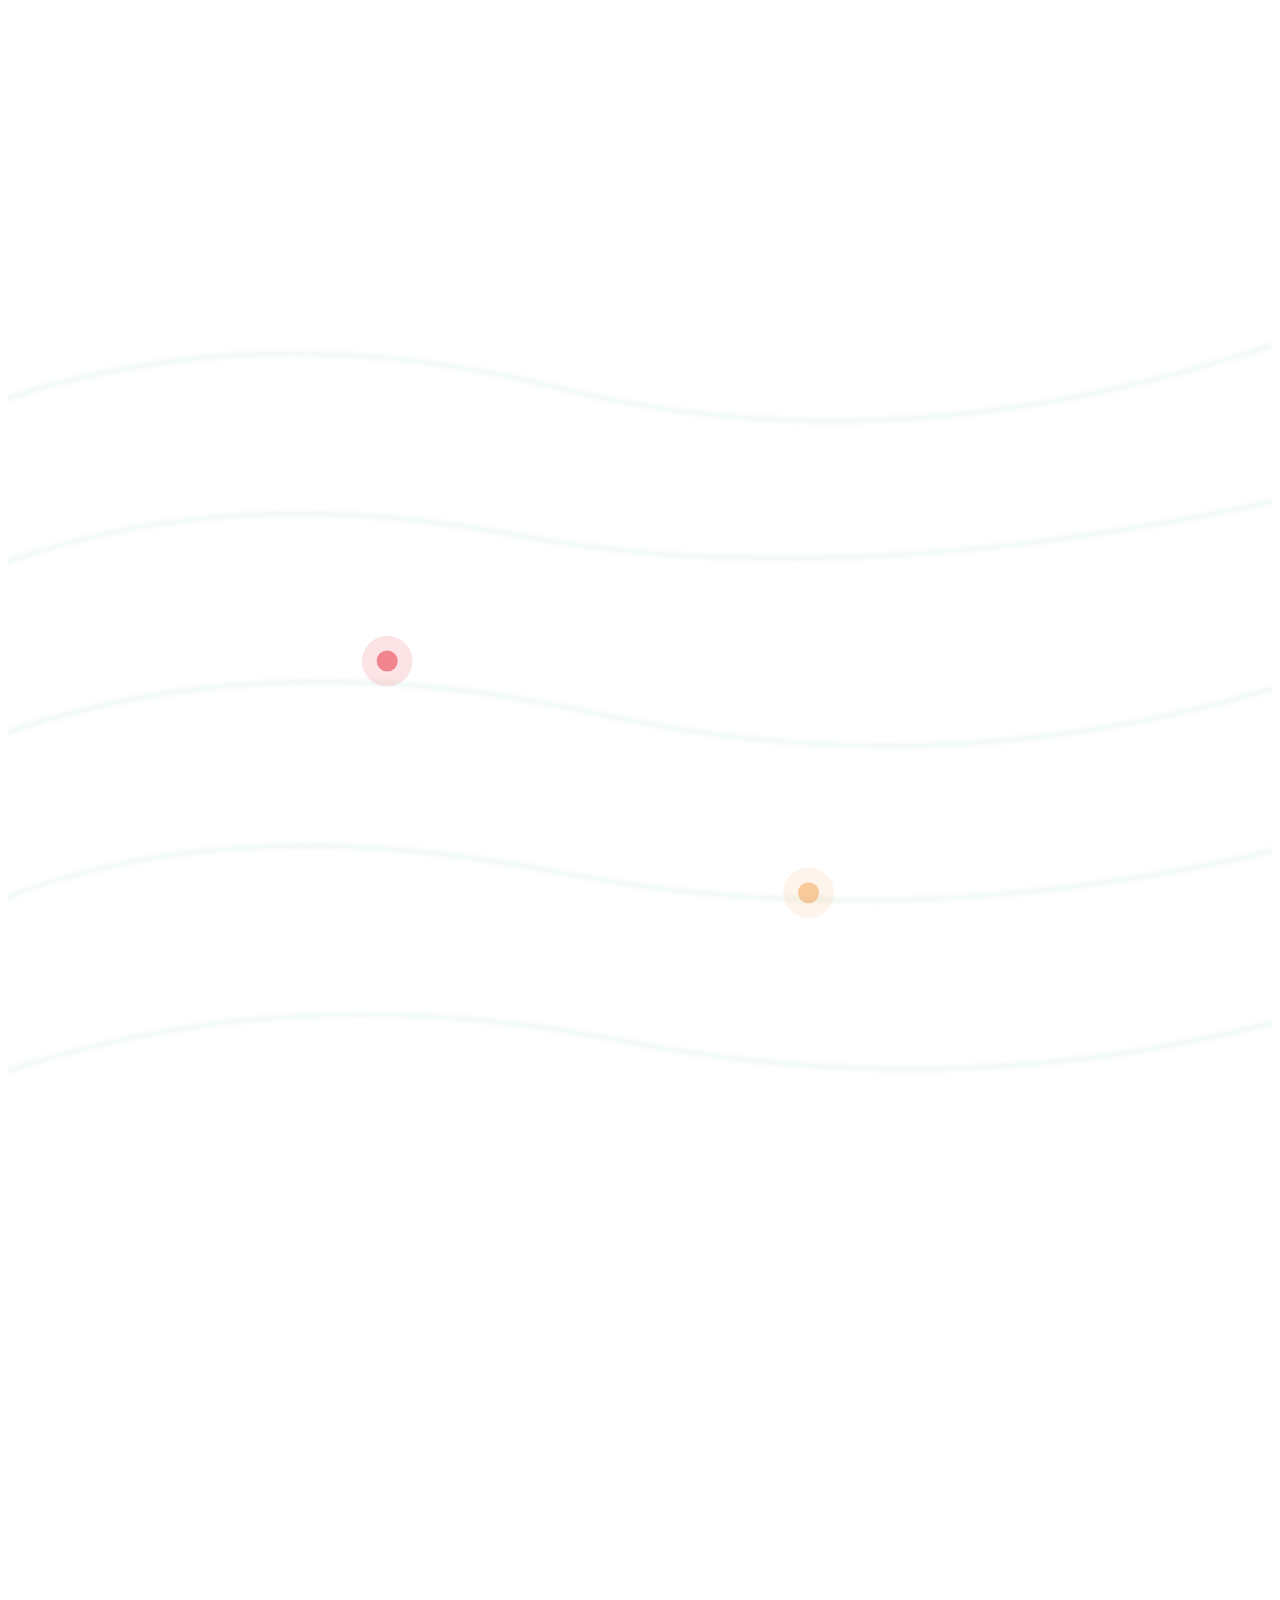
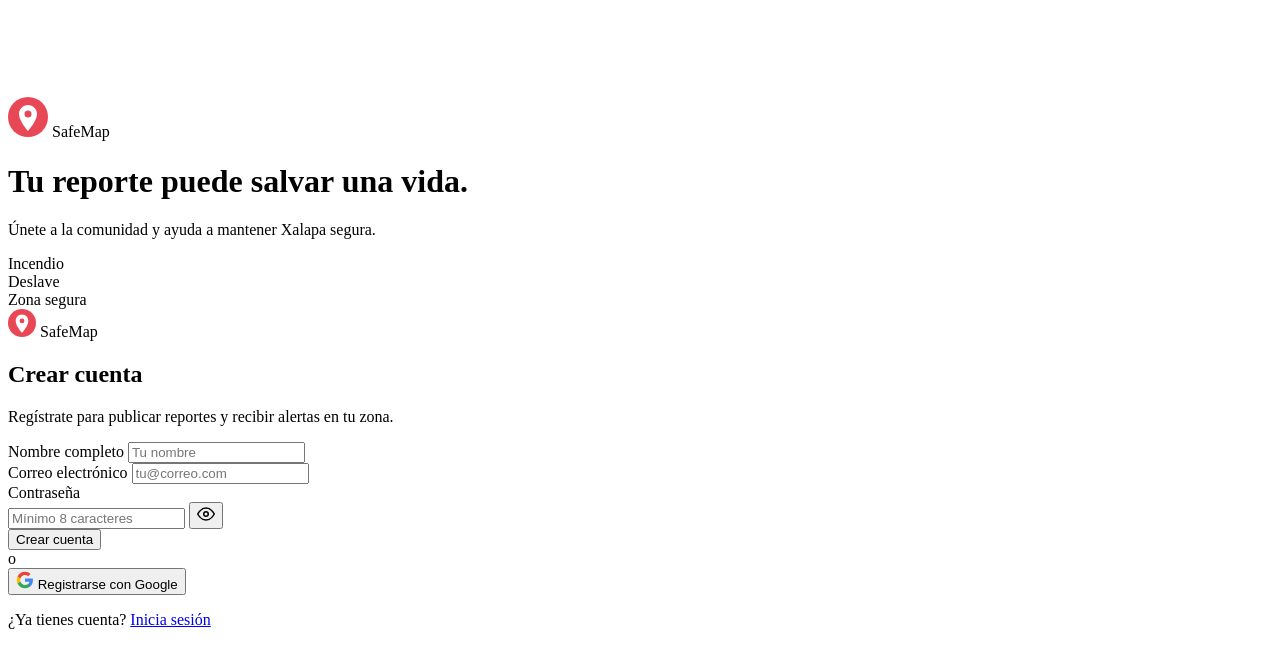
==== register.html @ 382a5846 "Primer commit: proyecto SafeMap" ====
<!DOCTYPE html>
<html lang="es">
<head>
  <meta charset="UTF-8" />
  <meta name="viewport" content="width=device-width, initial-scale=1.0" />
  <title>SafeMap — Crear cuenta</title>
  <link rel="preconnect" href="https://fonts.googleapis.com" />
  <link rel="preconnect" href="https://fonts.gstatic.com" crossorigin />
  <link href="https://fonts.googleapis.com/css2?family=Space+Grotesk:wght@400;500;600;700&family=Inter:wght@400;500&display=swap" rel="stylesheet" />
  <link rel="stylesheet" href="css/auth.css" />
  <style>
    .auth-form .field-group + .field-group { margin-top: 0; }
  </style>
</head>
<body>
  <div class="auth-layout">
    <!-- Panel izquierdo: reutilizado -->
    <div class="map-panel" aria-hidden="true">
      <div class="map-bg">
        <svg class="topo-lines" viewBox="0 0 600 800" preserveAspectRatio="xMidYMid slice" xmlns="http://www.w3.org/2000/svg">
          <defs><filter id="blur-slight"><feGaussianBlur stdDeviation="1.2"/></filter></defs>
          <g filter="url(#blur-slight)" stroke="#3BB273" stroke-width="1" fill="none" opacity="0.18">
            <path d="M-40,200 Q100,140 260,180 T600,160"/><path d="M-40,280 Q80,220 240,250 T620,230"/>
            <path d="M-40,360 Q100,295 280,335 T640,310"/><path d="M-40,440 Q80,375 260,410 T640,390"/>
            <path d="M-40,520 Q110,455 290,490 T640,470"/>
          </g>
          <circle cx="180" cy="310" r="5" fill="#E84855" opacity="0.6"/>
          <circle cx="180" cy="310" r="12" fill="#E84855" opacity="0.15"/>
          <circle cx="380" cy="420" r="5" fill="#F2A65A" opacity="0.55"/>
          <circle cx="380" cy="420" r="12" fill="#F2A65A" opacity="0.12"/>
        </svg>
      </div>
      <div class="map-panel-content">
        <div class="brand-mark">
          <svg width="40" height="40" viewBox="0 0 40 40" fill="none">
            <circle cx="20" cy="20" r="20" fill="#E84855"/>
            <path d="M20 8C15.03 8 11 12.03 11 17c0 7 9 17 9 17s9-10 9-17c0-4.97-4.03-9-9-9zm0 12.5a3.5 3.5 0 110-7 3.5 3.5 0 010 7z" fill="white"/>
          </svg>
          <span class="brand-name">SafeMap</span>
        </div>
        <div class="panel-tagline">
          <h1>Tu reporte puede salvar una vida.</h1>
          <p>Únete a la comunidad y ayuda a mantener Xalapa segura.</p>
        </div>
        <div class="incident-legend">
          <div class="legend-item"><span class="dot dot--red"></span><span>Incendio</span></div>
          <div class="legend-item"><span class="dot dot--amber"></span><span>Deslave</span></div>
          <div class="legend-item"><span class="dot dot--green"></span><span>Zona segura</span></div>
        </div>
      </div>
    </div>

    <!-- Panel derecho: registro -->
    <div class="form-panel">
      <div class="form-container">
        <div class="form-header">
          <div class="mobile-brand">
            <svg width="28" height="28" viewBox="0 0 40 40" fill="none">
              <circle cx="20" cy="20" r="20" fill="#E84855"/>
              <path d="M20 8C15.03 8 11 12.03 11 17c0 7 9 17 9 17s9-10 9-17c0-4.97-4.03-9-9-9zm0 12.5a3.5 3.5 0 110-7 3.5 3.5 0 010 7z" fill="white"/>
            </svg>
            <span class="brand-name">SafeMap</span>
          </div>
          <h2>Crear cuenta</h2>
          <p class="form-subtitle">Regístrate para publicar reportes y recibir alertas en tu zona.</p>
        </div>

        <form class="auth-form" id="registerForm" novalidate>
          <div class="field-group">
            <label for="name">Nombre completo</label>
            <input type="text" id="name" name="name" placeholder="Tu nombre" autocomplete="name" required />
            <span class="field-error" id="nameError"></span>
          </div>

          <div class="field-group">
            <label for="email">Correo electrónico</label>
            <input type="email" id="email" name="email" placeholder="tu@correo.com" autocomplete="email" required />
            <span class="field-error" id="emailError"></span>
          </div>

          <div class="field-group">
            <label for="password">Contraseña</label>
            <div class="password-wrap">
              <input type="password" id="password" name="password" placeholder="Mínimo 8 caracteres" autocomplete="new-password" required minlength="8" />
              <button type="button" class="toggle-pass" id="togglePass" aria-label="Mostrar contraseña">
                <svg id="eyeIcon" width="18" height="18" viewBox="0 0 24 24" fill="none" stroke="currentColor" stroke-width="2">
                  <path d="M1 12s4-8 11-8 11 8 11 8-4 8-11 8-11-8-11-8z"/>
                  <circle cx="12" cy="12" r="3"/>
                </svg>
              </button>
            </div>
            <span class="field-error" id="passwordError"></span>
          </div>

          <button type="submit" class="btn-primary" id="submitBtn">
            <span class="btn-text">Crear cuenta</span>
            <span class="btn-loader" hidden>
              <svg width="18" height="18" viewBox="0 0 24 24" fill="none" stroke="currentColor" stroke-width="2.5" class="spin">
                <path d="M12 2v4M12 18v4M4.93 4.93l2.83 2.83M16.24 16.24l2.83 2.83M2 12h4M18 12h4M4.93 19.07l2.83-2.83M16.24 7.76l2.83-2.83"/>
              </svg>
            </span>
          </button>

          <div class="divider"><span>o</span></div>

          <button type="button" class="btn-google">
            <svg width="18" height="18" viewBox="0 0 24 24" fill="none">
              <path d="M22.56 12.25c0-.78-.07-1.53-.2-2.25H12v4.26h5.92c-.26 1.37-1.04 2.53-2.21 3.31v2.77h3.57c2.08-1.92 3.28-4.74 3.28-8.09z" fill="#4285F4"/>
              <path d="M12 23c2.97 0 5.46-.98 7.28-2.66l-3.57-2.77c-.98.66-2.23 1.06-3.71 1.06-2.86 0-5.29-1.93-6.16-4.53H2.18v2.84C3.99 20.53 7.7 23 12 23z" fill="#34A853"/>
              <path d="M5.84 14.09c-.22-.66-.35-1.36-.35-2.09s.13-1.43.35-2.09V7.07H2.18C1.43 8.55 1 10.22 1 12s.43 3.45 1.18 4.93l3.66-2.84z" fill="#FBBC05"/>
              <path d="M12 5.38c1.62 0 3.06.56 4.21 1.64l3.15-3.15C17.45 2.09 14.97 1 12 1 7.7 1 3.99 3.47 2.18 7.07l3.66 2.84c.87-2.6 3.3-4.53 6.16-4.53z" fill="#EA4335"/>
            </svg>
            Registrarse con Google
          </button>
        </form>

        <p class="register-prompt">¿Ya tienes cuenta? <a href="index.html">Inicia sesión</a></p>
      </div>
    </div>
  </div>

  <script>
    const form = document.getElementById('registerForm');
    const submitBtn = document.getElementById('submitBtn');

    document.getElementById('togglePass').addEventListener('click', () => {
      const inp = document.getElementById('password');
      inp.type = inp.type === 'password' ? 'text' : 'password';
    });

    form.addEventListener('submit', async (e) => {
      e.preventDefault();
      submitBtn.disabled = true;
      submitBtn.querySelector('.btn-text').hidden = true;
      submitBtn.querySelector('.btn-loader').hidden = false;
      await new Promise(r => setTimeout(r, 1200));
      window.location.href = 'map.html';
    });
  </script>
</body>
</html>
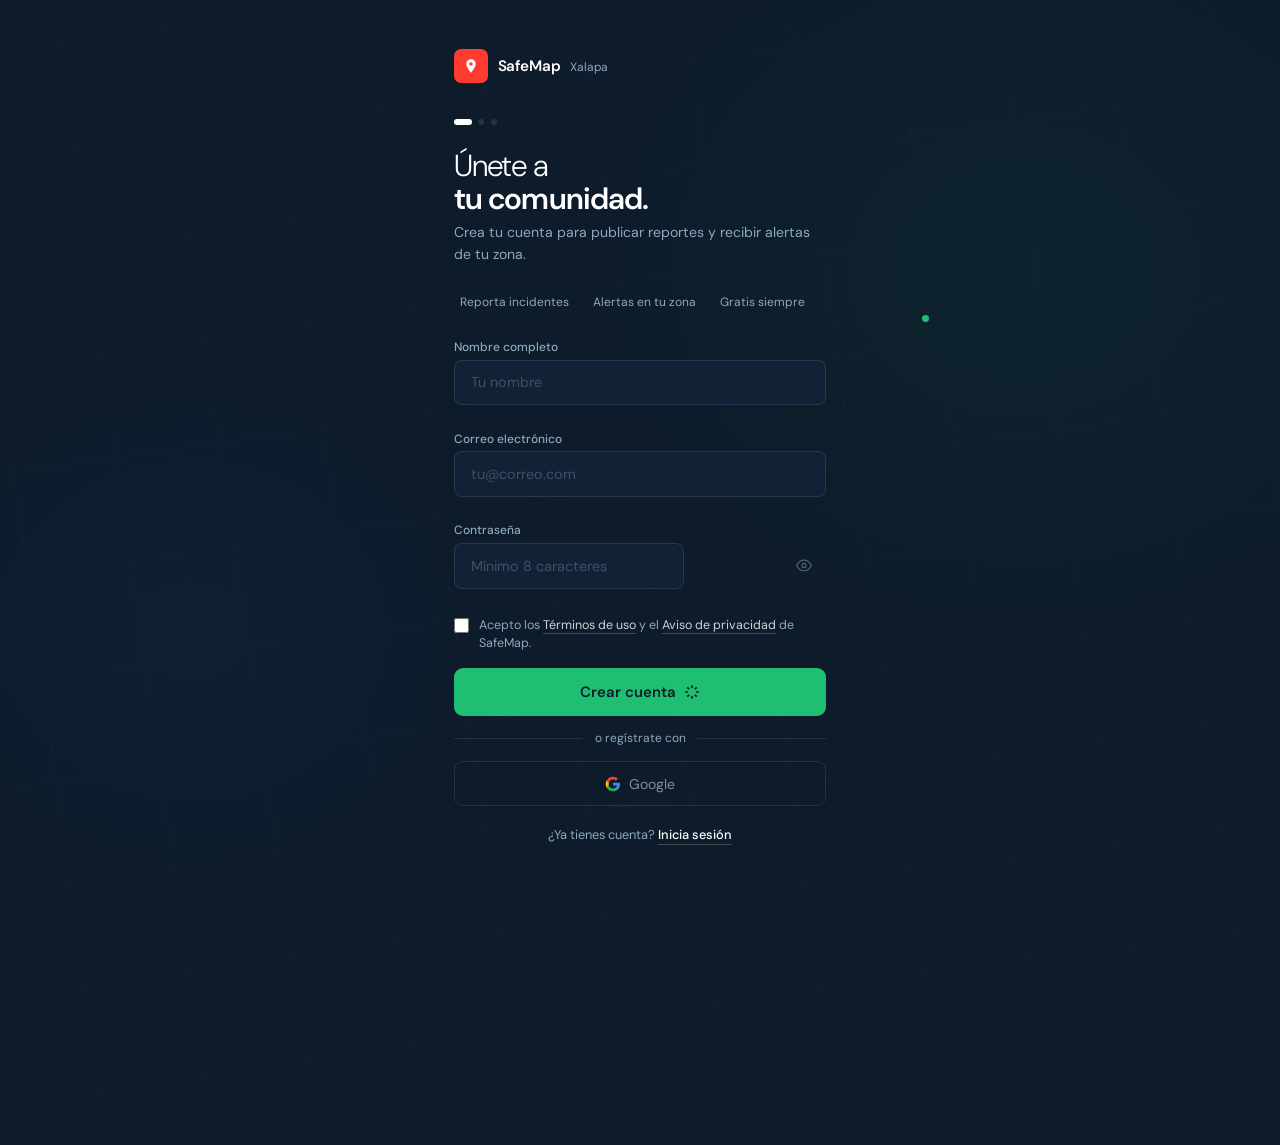
==== commit ef264364: "Primer commit: proyecto SafeMap" ====
--- a/register.html
+++ b/register.html
@@ -1,141 +1,229 @@
 <!DOCTYPE html>
 <html lang="es">
 <head>
-  <meta charset="UTF-8" />
-  <meta name="viewport" content="width=device-width, initial-scale=1.0" />
-  <title>SafeMap — Crear cuenta</title>
-  <link rel="preconnect" href="https://fonts.googleapis.com" />
-  <link rel="preconnect" href="https://fonts.gstatic.com" crossorigin />
-  <link href="https://fonts.googleapis.com/css2?family=Space+Grotesk:wght@400;500;600;700&family=Inter:wght@400;500&display=swap" rel="stylesheet" />
-  <link rel="stylesheet" href="css/auth.css" />
-  <style>
-    .auth-form .field-group + .field-group { margin-top: 0; }
-  </style>
+<meta charset="UTF-8"/>
+<meta name="viewport" content="width=device-width, initial-scale=1.0"/>
+<title>SafeMap — Crear cuenta</title>
+<link rel="preconnect" href="https://fonts.googleapis.com"/>
+<link rel="preconnect" href="https://fonts.gstatic.com" crossorigin/>
+<link href="https://fonts.googleapis.com/css2?family=DM+Sans:opsz,wght@9..40,300;9..40,400;9..40,500;9..40,600&display=swap" rel="stylesheet"/>
+<style>
+*,*::before,*::after{box-sizing:border-box;margin:0;padding:0}
+html,body{height:100%;font-family:'DM Sans',system-ui,sans-serif;-webkit-font-smoothing:antialiased}
+:root{
+  --night:#0D1B2A;--night2:#112236;--night3:#1A3350;
+  --red:#FF3B30;--green:#1EBF72;--amber:#F5A623;--sky:#8EA9BD;
+  --white:#FFFFFF;--white80:rgba(255,255,255,.8);--white50:rgba(255,255,255,.5);
+  --white20:rgba(255,255,255,.2);--white10:rgba(255,255,255,.10);--white06:rgba(255,255,255,.06);
+}
+body{background:var(--night);color:var(--white);min-height:100vh;display:flex;flex-direction:column;align-items:center;justify-content:center;position:relative;overflow:hidden}
+
+/* Fondo */
+.bg{position:absolute;inset:0;z-index:0;
+  background:radial-gradient(ellipse 50% 60% at 80% 30%,rgba(30,191,114,.05) 0%,transparent 70%),
+  radial-gradient(ellipse 40% 50% at 15% 70%,rgba(59,155,255,.04) 0%,transparent 60%),var(--night)}
+.grid{position:absolute;inset:0;z-index:0;opacity:.03;
+  background-image:linear-gradient(90deg,var(--sky) 1px,transparent 1px),linear-gradient(0deg,var(--sky) 1px,transparent 1px);
+  background-size:80px 80px;transform:rotate(-8deg) scale(1.3)}
+
+/* Punto verde animado */
+.pd{position:absolute;width:7px;height:7px;border-radius:50%;background:var(--green);top:35%;left:72%;
+  box-shadow:0 0 0 0 rgba(30,191,114,.5);animation:pulse 2.8s ease-out infinite 0.5s}
+@keyframes pulse{0%{box-shadow:0 0 0 0 rgba(30,191,114,.5)}70%{box-shadow:0 0 0 16px transparent}100%{box-shadow:0 0 0 0 transparent}}
+
+/* Contenido */
+.page{position:relative;z-index:1;width:100%;max-width:420px;padding:2rem 1.5rem 2.5rem;display:flex;flex-direction:column}
+
+/* Brand */
+.brand{display:flex;align-items:center;gap:.6rem;margin-bottom:2.2rem}
+.brand-icon{width:34px;height:34px;background:var(--red);border-radius:7px;display:flex;align-items:center;justify-content:center;flex-shrink:0}
+.brand-name{font-size:.95rem;font-weight:600;letter-spacing:-.01em;color:var(--white)}
+.brand-sep{width:1px;height:14px;background:var(--white10);margin:0 .3rem}
+.brand-loc{font-size:.75rem;font-weight:400;color:var(--sky)}
+
+/* Encabezado */
+.head{margin-bottom:1.8rem}
+.head h1{font-size:1.9rem;font-weight:300;letter-spacing:-.03em;line-height:1.1;color:var(--white);margin-bottom:.4rem}
+.head h1 strong{font-weight:600}
+.head p{font-size:.88rem;color:var(--sky);line-height:1.55}
+
+/* Beneficios */
+.perks{display:flex;gap:1.1rem;margin-bottom:1.8rem;flex-wrap:wrap}
+.perk{display:flex;align-items:center;gap:.4rem;font-size:.75rem;color:var(--sky)}
+.perk-ico{font-size:.9rem}
+
+/* Form */
+.form{display:flex;flex-direction:column;gap:.7rem}
+.field{display:flex;flex-direction:column;gap:.28rem}
+.field label{font-size:.75rem;font-weight:500;color:var(--sky)}
+.field input{
+  background:var(--night2);border:1px solid var(--white10);border-radius:8px;
+  padding:.8rem 1rem;font-family:'DM Sans',system-ui,sans-serif;
+  font-size:.9rem;color:var(--white);outline:none;
+  transition:border-color .15s,box-shadow .15s;-webkit-appearance:none;
+}
+.field input::placeholder{color:rgba(142,169,189,.35)}
+.field input:focus{border-color:rgba(255,255,255,.25);box-shadow:0 0 0 3px rgba(255,255,255,.04)}
+.field input.err{border-color:rgba(255,59,48,.4);box-shadow:0 0 0 3px rgba(255,59,48,.07)}
+.field-err{font-size:.73rem;color:var(--red);min-height:.85em}
+.pw-wrap{position:relative}
+.pw-wrap input{padding-right:2.7rem}
+.pw-tog{position:absolute;right:.8rem;top:50%;transform:translateY(-50%);background:none;border:none;cursor:pointer;color:rgba(142,169,189,.5);display:flex;padding:.1rem;border-radius:4px;transition:color .12s}
+.pw-tog:hover{color:var(--white80)}
+
+/* Términos */
+.terms-row{display:flex;align-items:flex-start;gap:.6rem;padding:.1rem 0}
+.terms-row input[type=checkbox]{width:15px;height:15px;flex-shrink:0;margin-top:2px;accent-color:var(--green);cursor:pointer}
+.terms-row label{font-size:.78rem;color:var(--sky);line-height:1.45;cursor:pointer}
+.terms-row a{color:var(--white80);text-decoration:none;border-bottom:1px solid var(--white20)}
+.terms-row a:hover{border-color:var(--white)}
+
+/* Botones */
+.btn-main{
+  width:100%;background:var(--green);border:none;border-radius:9px;
+  padding:.88rem 1.5rem;font-family:'DM Sans',system-ui,sans-serif;
+  font-size:.93rem;font-weight:600;color:var(--night);
+  cursor:pointer;margin-top:.2rem;
+  display:flex;align-items:center;justify-content:center;gap:.5rem;
+  transition:background .15s,transform .1s;
+}
+.btn-main:hover{background:#19a862}
+.btn-main:active{transform:scale(.98)}
+.btn-main:disabled{opacity:.5;cursor:not-allowed;transform:none}
+.spin{animation:rot .8s linear infinite}
+@keyframes rot{to{transform:rotate(360deg)}}
+
+.divider{display:flex;align-items:center;gap:.7rem;margin:.2rem 0}
+.divider::before,.divider::after{content:'';flex:1;height:1px;background:var(--white10)}
+.divider span{font-size:.75rem;color:var(--sky);white-space:nowrap}
+
+.btn-google{
+  width:100%;background:transparent;border:1px solid var(--white10);border-radius:9px;
+  padding:.8rem 1.5rem;font-family:'DM Sans',system-ui,sans-serif;
+  font-size:.88rem;font-weight:400;color:var(--white50);
+  cursor:pointer;display:flex;align-items:center;justify-content:center;gap:.55rem;
+  transition:background .15s,border-color .15s;
+}
+.btn-google:hover{background:var(--white06);border-color:var(--white20)}
+
+/* Login link */
+.login-link{text-align:center;font-size:.8rem;color:var(--sky);margin-top:1.2rem}
+.login-link a{color:var(--white);font-weight:500;text-decoration:none;border-bottom:1px solid var(--white20);padding-bottom:1px}
+.login-link a:hover{border-color:var(--white)}
+
+/* Step indicator */
+.steps{display:flex;align-items:center;gap:.4rem;margin-bottom:1.5rem}
+.step-dot{width:6px;height:6px;border-radius:50%}
+.step-dot.act{background:var(--white);width:18px;border-radius:3px}
+.step-dot.done{background:var(--green)}
+.step-dot.pend{background:var(--white10)}
+
+@media(max-width:480px){.page{padding:1.75rem 1.25rem 2rem}.head h1{font-size:1.65rem}}
+@media(prefers-reduced-motion:reduce){*{animation:none!important;transition:none!important}}
+</style>
 </head>
 <body>
-  <div class="auth-layout">
-    <!-- Panel izquierdo: reutilizado -->
-    <div class="map-panel" aria-hidden="true">
-      <div class="map-bg">
-        <svg class="topo-lines" viewBox="0 0 600 800" preserveAspectRatio="xMidYMid slice" xmlns="http://www.w3.org/2000/svg">
-          <defs><filter id="blur-slight"><feGaussianBlur stdDeviation="1.2"/></filter></defs>
-          <g filter="url(#blur-slight)" stroke="#3BB273" stroke-width="1" fill="none" opacity="0.18">
-            <path d="M-40,200 Q100,140 260,180 T600,160"/><path d="M-40,280 Q80,220 240,250 T620,230"/>
-            <path d="M-40,360 Q100,295 280,335 T640,310"/><path d="M-40,440 Q80,375 260,410 T640,390"/>
-            <path d="M-40,520 Q110,455 290,490 T640,470"/>
-          </g>
-          <circle cx="180" cy="310" r="5" fill="#E84855" opacity="0.6"/>
-          <circle cx="180" cy="310" r="12" fill="#E84855" opacity="0.15"/>
-          <circle cx="380" cy="420" r="5" fill="#F2A65A" opacity="0.55"/>
-          <circle cx="380" cy="420" r="12" fill="#F2A65A" opacity="0.12"/>
-        </svg>
+<div class="bg"></div>
+<div class="grid"></div>
+<div class="pd"></div>
+
+<div class="page">
+
+  <div class="brand">
+    <div class="brand-icon">
+      <svg width="16" height="16" viewBox="0 0 24 24" fill="none">
+        <path d="M12 2C8.13 2 5 5.13 5 9c0 5.25 7 13 7 13s7-7.75 7-13c0-3.87-3.13-7-7-7zm0 9.5c-1.38 0-2.5-1.12-2.5-2.5s1.12-2.5 2.5-2.5 2.5 1.12 2.5 2.5-1.12 2.5-2.5 2.5z" fill="white"/>
+      </svg>
+    </div>
+    <span class="brand-name">SafeMap<span class="brand-sep"></span><span class="brand-loc">Xalapa</span></span>
+  </div>
+
+  <div class="steps">
+    <div class="step-dot act"></div>
+    <div class="step-dot pend"></div>
+    <div class="step-dot pend"></div>
+  </div>
+
+  <div class="head">
+    <h1>Únete a<br><strong>tu comunidad.</strong></h1>
+    <p>Crea tu cuenta para publicar reportes y recibir alertas de tu zona.</p>
+  </div>
+
+  <div class="perks">
+    <div class="perk"><span class="perk-ico"></span><span>Reporta incidentes</span></div>
+    <div class="perk"><span class="perk-ico"></span><span>Alertas en tu zona</span></div>
+    <div class="perk"><span class="perk-ico"></span><span>Gratis siempre</span></div>
+  </div>
+
+  <form class="form" id="regForm" novalidate>
+    <div class="field">
+      <label for="name">Nombre completo</label>
+      <input type="text" id="name" placeholder="Tu nombre" autocomplete="name" required/>
+      <span class="field-err" id="nameErr"></span>
+    </div>
+    <div class="field">
+      <label for="email">Correo electrónico</label>
+      <input type="email" id="email" placeholder="tu@correo.com" autocomplete="email" required/>
+      <span class="field-err" id="emailErr"></span>
+    </div>
+    <div class="field">
+      <label for="pass">Contraseña</label>
+      <div class="pw-wrap">
+        <input type="password" id="pass" placeholder="Mínimo 8 caracteres" autocomplete="new-password" required/>
+        <button type="button" class="pw-tog" id="pwTog">
+          <svg id="eyeIco" width="16" height="16" viewBox="0 0 24 24" fill="none" stroke="currentColor" stroke-width="1.8">
+            <path d="M1 12s4-8 11-8 11 8 11 8-4 8-11 8-11-8-11-8z"/><circle cx="12" cy="12" r="3"/>
+          </svg>
+        </button>
       </div>
-      <div class="map-panel-content">
-        <div class="brand-mark">
-          <svg width="40" height="40" viewBox="0 0 40 40" fill="none">
-            <circle cx="20" cy="20" r="20" fill="#E84855"/>
-            <path d="M20 8C15.03 8 11 12.03 11 17c0 7 9 17 9 17s9-10 9-17c0-4.97-4.03-9-9-9zm0 12.5a3.5 3.5 0 110-7 3.5 3.5 0 010 7z" fill="white"/>
-          </svg>
-          <span class="brand-name">SafeMap</span>
-        </div>
-        <div class="panel-tagline">
-          <h1>Tu reporte puede salvar una vida.</h1>
-          <p>Únete a la comunidad y ayuda a mantener Xalapa segura.</p>
-        </div>
-        <div class="incident-legend">
-          <div class="legend-item"><span class="dot dot--red"></span><span>Incendio</span></div>
-          <div class="legend-item"><span class="dot dot--amber"></span><span>Deslave</span></div>
-          <div class="legend-item"><span class="dot dot--green"></span><span>Zona segura</span></div>
-        </div>
-      </div>
-    </div>
-
-    <!-- Panel derecho: registro -->
-    <div class="form-panel">
-      <div class="form-container">
-        <div class="form-header">
-          <div class="mobile-brand">
-            <svg width="28" height="28" viewBox="0 0 40 40" fill="none">
-              <circle cx="20" cy="20" r="20" fill="#E84855"/>
-              <path d="M20 8C15.03 8 11 12.03 11 17c0 7 9 17 9 17s9-10 9-17c0-4.97-4.03-9-9-9zm0 12.5a3.5 3.5 0 110-7 3.5 3.5 0 010 7z" fill="white"/>
-            </svg>
-            <span class="brand-name">SafeMap</span>
-          </div>
-          <h2>Crear cuenta</h2>
-          <p class="form-subtitle">Regístrate para publicar reportes y recibir alertas en tu zona.</p>
-        </div>
-
-        <form class="auth-form" id="registerForm" novalidate>
-          <div class="field-group">
-            <label for="name">Nombre completo</label>
-            <input type="text" id="name" name="name" placeholder="Tu nombre" autocomplete="name" required />
-            <span class="field-error" id="nameError"></span>
-          </div>
-
-          <div class="field-group">
-            <label for="email">Correo electrónico</label>
-            <input type="email" id="email" name="email" placeholder="tu@correo.com" autocomplete="email" required />
-            <span class="field-error" id="emailError"></span>
-          </div>
-
-          <div class="field-group">
-            <label for="password">Contraseña</label>
-            <div class="password-wrap">
-              <input type="password" id="password" name="password" placeholder="Mínimo 8 caracteres" autocomplete="new-password" required minlength="8" />
-              <button type="button" class="toggle-pass" id="togglePass" aria-label="Mostrar contraseña">
-                <svg id="eyeIcon" width="18" height="18" viewBox="0 0 24 24" fill="none" stroke="currentColor" stroke-width="2">
-                  <path d="M1 12s4-8 11-8 11 8 11 8-4 8-11 8-11-8-11-8z"/>
-                  <circle cx="12" cy="12" r="3"/>
-                </svg>
-              </button>
-            </div>
-            <span class="field-error" id="passwordError"></span>
-          </div>
-
-          <button type="submit" class="btn-primary" id="submitBtn">
-            <span class="btn-text">Crear cuenta</span>
-            <span class="btn-loader" hidden>
-              <svg width="18" height="18" viewBox="0 0 24 24" fill="none" stroke="currentColor" stroke-width="2.5" class="spin">
-                <path d="M12 2v4M12 18v4M4.93 4.93l2.83 2.83M16.24 16.24l2.83 2.83M2 12h4M18 12h4M4.93 19.07l2.83-2.83M16.24 7.76l2.83-2.83"/>
-              </svg>
-            </span>
-          </button>
-
-          <div class="divider"><span>o</span></div>
-
-          <button type="button" class="btn-google">
-            <svg width="18" height="18" viewBox="0 0 24 24" fill="none">
-              <path d="M22.56 12.25c0-.78-.07-1.53-.2-2.25H12v4.26h5.92c-.26 1.37-1.04 2.53-2.21 3.31v2.77h3.57c2.08-1.92 3.28-4.74 3.28-8.09z" fill="#4285F4"/>
-              <path d="M12 23c2.97 0 5.46-.98 7.28-2.66l-3.57-2.77c-.98.66-2.23 1.06-3.71 1.06-2.86 0-5.29-1.93-6.16-4.53H2.18v2.84C3.99 20.53 7.7 23 12 23z" fill="#34A853"/>
-              <path d="M5.84 14.09c-.22-.66-.35-1.36-.35-2.09s.13-1.43.35-2.09V7.07H2.18C1.43 8.55 1 10.22 1 12s.43 3.45 1.18 4.93l3.66-2.84z" fill="#FBBC05"/>
-              <path d="M12 5.38c1.62 0 3.06.56 4.21 1.64l3.15-3.15C17.45 2.09 14.97 1 12 1 7.7 1 3.99 3.47 2.18 7.07l3.66 2.84c.87-2.6 3.3-4.53 6.16-4.53z" fill="#EA4335"/>
-            </svg>
-            Registrarse con Google
-          </button>
-        </form>
-
-        <p class="register-prompt">¿Ya tienes cuenta? <a href="index.html">Inicia sesión</a></p>
-      </div>
-    </div>
-  </div>
-
-  <script>
-    const form = document.getElementById('registerForm');
-    const submitBtn = document.getElementById('submitBtn');
-
-    document.getElementById('togglePass').addEventListener('click', () => {
-      const inp = document.getElementById('password');
-      inp.type = inp.type === 'password' ? 'text' : 'password';
-    });
-
-    form.addEventListener('submit', async (e) => {
-      e.preventDefault();
-      submitBtn.disabled = true;
-      submitBtn.querySelector('.btn-text').hidden = true;
-      submitBtn.querySelector('.btn-loader').hidden = false;
-      await new Promise(r => setTimeout(r, 1200));
-      window.location.href = 'map.html';
-    });
-  </script>
+      <span class="field-err" id="passErr"></span>
+    </div>
+
+    <div class="terms-row">
+      <input type="checkbox" id="terms"/>
+      <label for="terms">Acepto los <a href="#">Términos de uso</a> y el <a href="#">Aviso de privacidad</a> de SafeMap.</label>
+    </div>
+
+    <button type="submit" class="btn-main" id="submitBtn">
+      <span id="btnTxt">Crear cuenta</span>
+      <svg id="spinIco" width="16" height="16" viewBox="0 0 24 24" fill="none" stroke="currentColor" stroke-width="2.5" class="spin" hidden>
+        <path d="M12 2v4M12 18v4M4.93 4.93l2.83 2.83M16.24 16.24l2.83 2.83M2 12h4M18 12h4M4.93 19.07l2.83-2.83M16.24 7.76l2.83-2.83"/>
+      </svg>
+    </button>
+
+    <div class="divider"><span>o regístrate con</span></div>
+
+    <button type="button" class="btn-google">
+      <svg width="16" height="16" viewBox="0 0 24 24" fill="none">
+        <path d="M22.56 12.25c0-.78-.07-1.53-.2-2.25H12v4.26h5.92c-.26 1.37-1.04 2.53-2.21 3.31v2.77h3.57c2.08-1.92 3.28-4.74 3.28-8.09z" fill="#4285F4"/>
+        <path d="M12 23c2.97 0 5.46-.98 7.28-2.66l-3.57-2.77c-.98.66-2.23 1.06-3.71 1.06-2.86 0-5.29-1.93-6.16-4.53H2.18v2.84C3.99 20.53 7.7 23 12 23z" fill="#34A853"/>
+        <path d="M5.84 14.09c-.22-.66-.35-1.36-.35-2.09s.13-1.43.35-2.09V7.07H2.18C1.43 8.55 1 10.22 1 12s.43 3.45 1.18 4.93l3.66-2.84z" fill="#FBBC05"/>
+        <path d="M12 5.38c1.62 0 3.06.56 4.21 1.64l3.15-3.15C17.45 2.09 14.97 1 12 1 7.7 1 3.99 3.47 2.18 7.07l3.66 2.84c.87-2.6 3.3-4.53 6.16-4.53z" fill="#EA4335"/>
+      </svg>
+      Google
+    </button>
+  </form>
+
+  <p class="login-link">¿Ya tienes cuenta? <a href="index.html">Inicia sesión</a></p>
+</div>
+
+<script>
+const form=document.getElementById('regForm'),submitBtn=document.getElementById('submitBtn'),btnTxt=document.getElementById('btnTxt'),spinIco=document.getElementById('spinIco');
+document.getElementById('pwTog').addEventListener('click',()=>{const i=document.getElementById('pass');i.type=i.type==='password'?'text':'password'});
+function vName(){const v=document.getElementById('name').value.trim(),e=document.getElementById('nameErr'),i=document.getElementById('name');if(!v){e.textContent='Ingresa tu nombre';i.classList.add('err');return false}e.textContent='';i.classList.remove('err');return true}
+function vEmail(){const v=document.getElementById('email').value.trim(),e=document.getElementById('emailErr'),i=document.getElementById('email');if(!v){e.textContent='Ingresa tu correo';i.classList.add('err');return false}if(!/^[^\s@]+@[^\s@]+\.[^\s@]+$/.test(v)){e.textContent='Formato inválido';i.classList.add('err');return false}e.textContent='';i.classList.remove('err');return true}
+function vPass(){const v=document.getElementById('pass').value,e=document.getElementById('passErr'),i=document.getElementById('pass');if(!v||v.length<8){e.textContent='Mínimo 8 caracteres';i.classList.add('err');return false}e.textContent='';i.classList.remove('err');return true}
+document.getElementById('name').addEventListener('blur',vName);
+document.getElementById('email').addEventListener('blur',vEmail);
+document.getElementById('pass').addEventListener('blur',vPass);
+form.addEventListener('submit',async e=>{
+  e.preventDefault();
+  if(!vName()||!vEmail()||!vPass())return;
+  if(!document.getElementById('terms').checked){alert('Acepta los términos para continuar.');return}
+  submitBtn.disabled=true;btnTxt.textContent='Creando...';spinIco.hidden=false;
+  await new Promise(r=>setTimeout(r,1500));
+  window.location.href='map.html';
+});
+</script>
 </body>
 </html>
